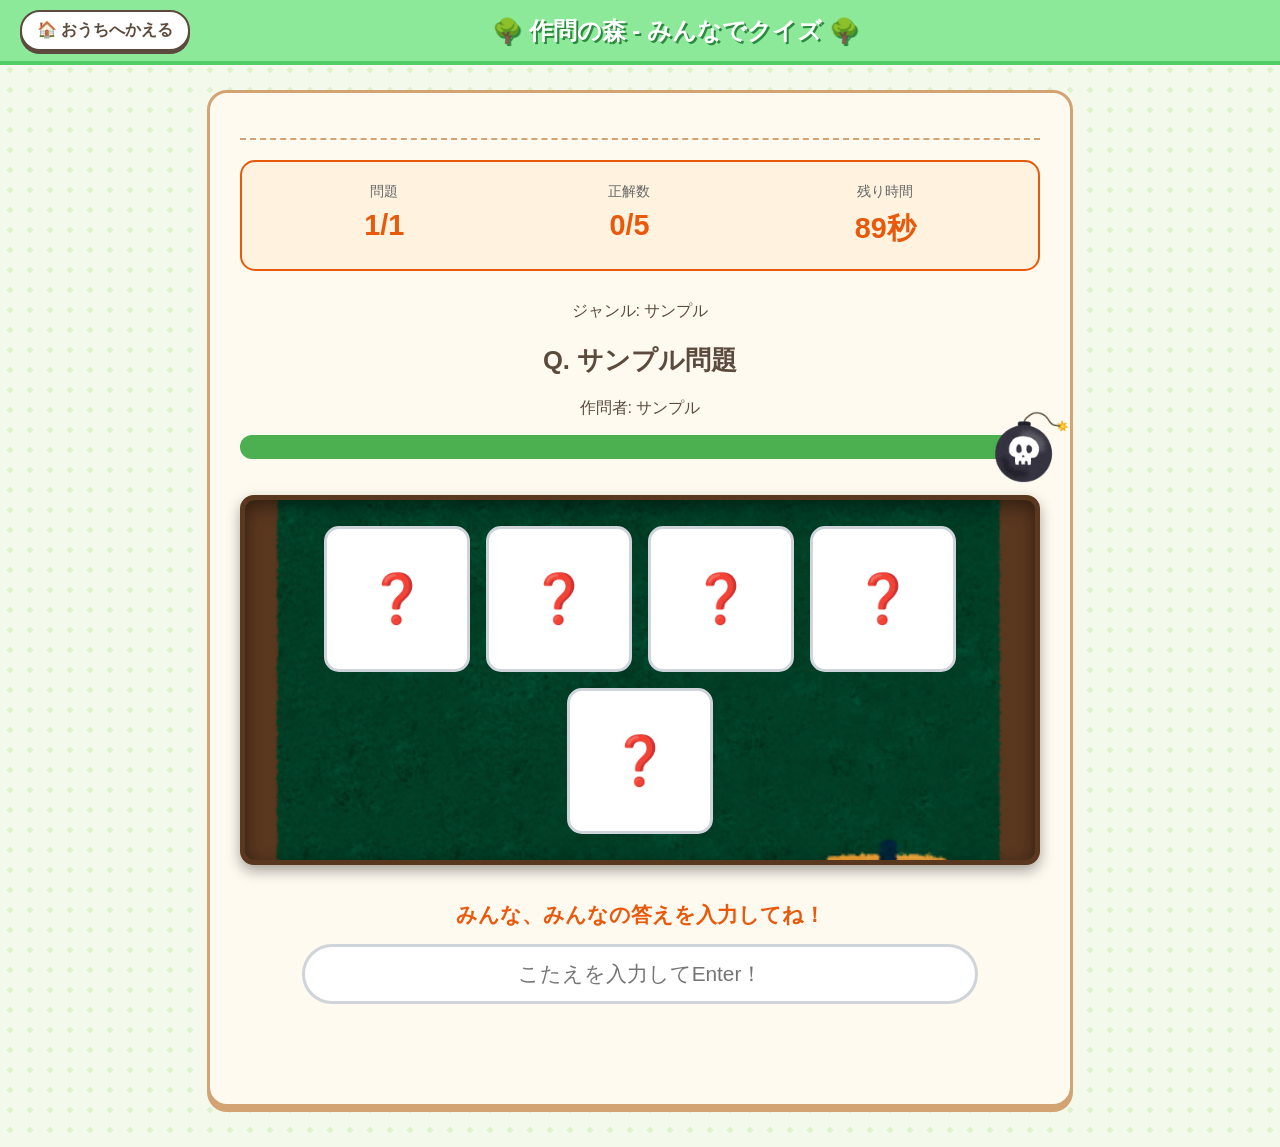
==== quiz.html @ 6f846da4 "効果音・爆弾追加" ====
<!DOCTYPE html>
<html lang="ja">
<head>
    <meta charset="UTF-8">
    <title>作問の森 - クイズにちょうせん！</title>
    <link rel="stylesheet" href="style.css">
</head>
<body class="forest-mode">

    <header class="forest-header">
        <a href="index.html" class="btn-home">🏠 おうちへかえる</a>
        <h1>🌳 作問の森 - みんなでクイズ 🌳</h1>
        <div class="header-spacer"></div>
    </header>

    <main class="game-board" id="game-board">
        <div class="info-bar">
            
            <div class="action-buttons">
            </div>
        </div>

        <div class="team-status">
            <div class="status-item">
                <span class="label">問題</span>
                <span class="value" id="question-number">1/2</span>
            </div>
            <div class="status-item">
                <span class="label">正解数</span>
                <span class="value" id="correct-count">0/5</span>
            </div>
            <div class="status-item">
                <span class="label">残り時間</span>
                <span class="value" id="time-left">90秒</span>
            </div>
        </div>

        <div class="question-area">
            <p id="question-meta" class="question-meta">ジャンル: 読み込み中</p>
            <h2 id="question-text">Q. 読み込み中...</h2>
            <p id="question-author" class="question-author">作問者: 読み込み中</p>
            
            <div class="time-bar-container">

    <div class="time-bar" id="time-bar"></div>

    <img
        src="picture/bakudan.png"
        id="bomb-image"
        class="bomb-image"
        alt="爆弾">
    </div>

        <!-- 答えボード（みんなで埋める黒板） -->
        <div class="answer-board">
            <div class="answer-slot" id="slot-answer-0">
                <span class="slot-icon">❓</span>
                <span class="slot-answer"></span>
            </div>
            <div class="answer-slot" id="slot-answer-1">
                <span class="slot-icon">❓</span>
                <span class="slot-answer"></span>
            </div>
            <div class="answer-slot" id="slot-answer-2">
                <span class="slot-icon">❓</span>
                <span class="slot-answer"></span>
            </div>
            <div class="answer-slot" id="slot-answer-3">
                <span class="slot-icon">❓</span>
                <span class="slot-answer"></span>
            </div>
            <div class="answer-slot" id="slot-answer-4">
                <span class="slot-icon">❓</span>
                <span class="slot-answer"></span>
            </div>
        </div>

        <div class="input-area">
            <div id="current-turn-label">ちょっと待ってね...</div>
            <input type="text" id="answer-input" placeholder="こたえを入力してEnter！">
            <div id="feedback" class="feedback"></div>
        </div>
    </main>

    <div class="result-overlay" id="result-screen" style="display: none;">
        <div class="result-dialog" id="result-dialog">
            <h1 id="result-title">結果</h1>
            <p id="result-message">メッセージ</p>

            <p id="fairy-message" class="fairy-message"></p>

            <p id="result-answer" class="result-answer"></p>

            <div class="rating-panel" id="rating-panel">
                <h3 id="rating-title">この問題を評価してね</h3>
                <p id="rating-message">作問者へのフィードバックとして、押してみよう！</p>
                <div class="rating-buttons">
                    <button type="button" class="rating-btn" id="rating-btn-fun">❤️ 面白かった <span id="rating-fun-count">0</span></button>
                    <button type="button" class="rating-btn" id="rating-btn-useful">💡 勉強になった <span id="rating-useful-count">0</span></button>
                    <button type="button" class="rating-btn" id="rating-btn-difficult">🔥 難しかった <span id="rating-difficult-count">0</span></button>
                </div>
            </div>

            <button class="btn-home" id="btn-next-question" type="button">次の問題へ</button>
            <button class="btn-home" id="btn-replay" type="button" style="display:none; margin-top: 10px;">もう一度あそぶ</button>
            <button class="btn-home"id="btn-home-return"type="button"style="display:none; margin-top: 10px;">ホームへもどる</button>

    </div>

    <script src="quiz.js"></script>
</body>
</html>
---- style.css ----
/* 全体の背景やフォントの設定 */
body {
    background-color: #f4faeb;
    color: #5c4a3d;
    font-family: 'Hiragino Maru Gothic ProN', 'Rounded M+ 1c', 'メイリオ', sans-serif;
    margin: 0;
    padding: 0;
}

body.forest-mode {
    background-image: radial-gradient(#e0f2cb 20%, transparent 20%);
    background-size: 20px 20px;
}

.container {
    text-align: center;
    padding: 120px 20px 40px;
}

.home-container {
    max-width: 900px;
    margin: 0 auto;
}

h1 {
    font-size: 3rem;
    color: #2f5d3b;
    margin-bottom: 10px;
}

.subtitle {
    color: #5c4a3d;
    margin-bottom: 30px;
    font-size: 1.05rem;
}

.hero-card {
    background-color: #fffaf0;
    border: 3px solid #d4a373;
    border-radius: 24px;
    padding: 30px 24px 36px;
    box-shadow: 0 5px 0 #d4a373;
    margin-bottom: 24px;
}

.site-logo {
    object-fit: cover;
}

.menu-box {
    display: flex;
    justify-content: center;
    gap: 24px;
    flex-wrap: wrap;
}

.btn {
    display: inline-block;
    min-width: 220px;
    padding: 16px 20px;
    font-size: 1.1rem;
    font-weight: bold;
    text-decoration: none;
    color: #fff;
    border-radius: 999px;
    box-shadow: 0 4px 0 #5c4a3d;
    transition: transform 0.2s ease, opacity 0.2s ease;
}

.btn:hover {
    opacity: 0.9;
    transform: translateY(-2px);
}

.btn-register {
    background-color: #5abf73;
}

.btn-play {
    background-color: #e8590c;
}

.ranking-card {
    background-color: #fff;
    border: 2px solid #d4a373;
    border-radius: 20px;
    padding: 24px;
    box-shadow: 0 4px 10px rgba(92, 74, 61, 0.08);
}

.ranking-card h2 {
    margin-top: 0;
    color: #2f5d3b;
}

.ranking-description {
    color: #6b5b4d;
    margin-bottom: 16px;
}

.ranking-list {
    text-align: left;
    padding-left: 20px;
}

/* --- ここから register.html 用のデザイン --- */

/* フォーム全体を囲う白枠のボックス（css-boxmodelの知識） */
.form-box {
    background-color: white;
    max-width: 500px;
    margin: 0 auto 30px auto; /* 中央寄せ */
    padding: 30px;
    border-radius: 10px;
    box-shadow: 0 4px 6px rgba(0, 0, 0, 0.05);
    text-align: left; /* 入力欄のラベルなどは左寄せ */
}

/* 各入力項目の上下の間隔 */
.form-group {
    margin-bottom: 20px;
}

/* 入力欄の上の文字（お名前、問題文など） */
.form-group label {
    display: block;
    font-weight: bold;
    margin-bottom: 8px;
    color: #555;
}

/* 入力欄そのものの見た目 */
.form-group input {
    width: 100%;
    padding: 12px;
    font-size: 1rem;
    border: 2px solid #ddd;
    border-radius: 5px;
    box-sizing: border-box; /* 横幅いっぱいに広げても枠線がはみ出さないようにする */
}

/* 登録ボタンの幅をいっぱいにする */
#submit-btn {
    width: 100%;
    border: none;
    cursor: pointer; /* マウスを乗せると指のマークになる */
}

/* 「ホームに戻る」リンクの見た目 */
.navigation {
    margin-top: 20px;
}

.link-back {
    color: #007bff;
    text-decoration: none;
    font-weight: bold;
}

.link-back:hover {
    text-decoration: underline;
}

/* 森の世界観（背景をドット柄に） */
body.forest-mode {
    background-color: #f4faeb; /* 淡い黄緑色 */
    color: #5c4a3d; /* こげ茶色（木の色） */
    font-family: 'Hiragino Maru Gothic ProN', 'Rounded M+ 1c', 'メイリオ', sans-serif; /* 丸ゴシック体で可愛く */
    margin: 0;
    padding: 0;
    /* 可愛いドット柄の背景 */
    background-image: radial-gradient(#e0f2cb 20%, transparent 20%);
    background-size: 20px 20px;
}

/* ヘッダー（森の入り口） */
.forest-header {
    position: fixed;
    top: 0; left: 0; width: 100%; height: 65px;
    background-color: #8ce99a; /* 明るいパステルグリーン */
    border-bottom: 4px solid #51cf66; /* 少し濃い緑のフチ */
    display: flex; justify-content: space-between; align-items: center;
    padding: 0 20px; box-sizing: border-box; z-index: 1000;
}
.forest-header h1 {
    font-size: 1.5rem;
    color: #fff;
    text-shadow: 2px 2px 0 #2b8a3e; /* 白文字に緑の影でポップに */
    margin: 0;
}
.btn-home {
    text-decoration: none;
    color: #5c4a3d;
    font-weight: bold;
    background-color: #fff;
    padding: 8px 15px;
    border-radius: 20px;
    border: 2px solid #5c4a3d;
    box-shadow: 0 3px 0 #5c4a3d; /* ボタンに立体感 */
}
.btn-home:active {
    transform: translateY(3px);
    box-shadow: none; /* 押したときにへこむ動き */
}
.header-spacer { width: 100px; }


.game-board {
    max-width: 800px;
    margin: 90px auto 40px auto;
    background-color: #fffaf0;
    border: 3px solid #d4a373;
    border-radius: 20px;
    padding: 30px;
    box-shadow: 0 5px 0 #d4a373;
}

/* 上部の情報・評価ボタン */
.info-bar {
    display: flex;
    justify-content: space-between;
    align-items: center;
    margin-bottom: 20px;
    border-bottom: 2px dashed #d4a373;
    padding-bottom: 15px;
}
.creator-info { font-weight: bold; color: #5c4a3d; font-size: 1.1rem; }
.action-buttons { display: flex; gap: 10px; }
.btn-eval {
    background-color: #fff;
    border: 2px solid #ced4da;
    border-radius: 20px;
    padding: 6px 12px;
    font-weight: bold;
    cursor: pointer;
    color: #495057;
}

.btn-eval.pressed {
    background-color: #ffe8cc;
    border-color: #f08c5a;
    color: #5c3d00;
}

.btn-eval:disabled {
    opacity: 0.7;
    cursor: default;
}

/* 5人が並ぶステージ */
.bomber-stage {
    display: flex;
    justify-content: space-between;
    margin-bottom: 30px;
    background-color: #eaf8e6;
    padding: 20px;
    border-radius: 15px;
}
.player-slot {
    text-align: center;
    background-color: #fff;
    border: 2px solid #ced4da;
    border-radius: 10px;
    width: 18%;
    padding: 15px 0;
    transition: all 0.3s;
}
.animal { font-size: 3rem; margin-bottom: 10px; }
.status-box { font-weight: bold; color: #868e96; }

/* 現在のターンの人 */
.active-slot {
    border-color: #ff6b6b;
    transform: translateY(-10px);
    box-shadow: 0 5px 15px rgba(255, 107, 107, 0.4);
}
.active-slot .status-box { color: #ff6b6b; }

/* 正解した人 */
.cleared-slot {
    border-color: #51cf66;
    background-color: #d3f9d8;
}
.cleared-slot .status-box { color: #2b8a3e; }

/* 問題文とタイマー */
.question-area { text-align: center; margin-bottom: 30px; }
#question-text { font-size: 1.6rem; color: #5c4a3d; margin-bottom: 20px; }

.fuse-container {
    display: flex;
    align-items: center;
    background-color: #e9ecef;
    height: 20px;
    border-radius: 10px;
}
.fuse-bar {
    height: 100%;
    background: linear-gradient(90deg, #ff922b, #f03e3e);
    border-radius: 10px;
    transition: width 1s linear;
}
.bomb-icon { font-size: 2rem; margin-left: -10px; }

/* 入力エリア */
.input-area { text-align: center; }
#current-turn-label { font-size: 1.3rem; font-weight: bold; color: #e8590c; margin-bottom: 15px; }
#answer-input {
    width: 80%;
    padding: 15px;
    font-size: 1.3rem;
    border: 3px solid #ced4da;
    border-radius: 30px;
    text-align: center;
}

/* 結果画面のオーバーレイ */
.result-overlay {
    position: fixed; top: 0; left: 0; width: 100vw; height: 100vh;
    background: rgba(0, 0, 0, 0.5);
    display: flex; justify-content: center; align-items: center;
    z-index: 2000;
}
.result-dialog {
    background-color: #fff; padding: 40px; border-radius: 20px;
    text-align: center; border: 4px solid #51cf66;
}

.result-answer {
    margin-top: 16px;
    color: #2b8a3e;
    font-weight: bold;
    line-height: 1.5;
    white-space: pre-wrap;
    text-align: left;
}

/* --- チームステータス表示 --- */
.team-status {
    display: flex;
    justify-content: space-around;
    margin-bottom: 30px;
    background-color: #fff3e0;
    padding: 20px;
    border-radius: 15px;
    border: 2px solid #e8590c;
}

.status-item {
    text-align: center;
}

.status-item .label {
    display: block;
    font-size: 0.9rem;
    color: #666;
    margin-bottom: 8px;
}

.status-item .value {
    display: block;
    font-size: 1.8rem;
    font-weight: bold;
    color: #e8590c;
}

/* --- タイムバー --- */
.time-bar-container {
    display: flex;
    align-items: center;
    background-color: #e9ecef;
    height: 20px;
    border-radius: 10px;
    margin-bottom: 20px;
}

.time-bar {
    height: 100%;
    background: linear-gradient(90deg, #51cf66, #2b8a3e);
    border-radius: 10px;
    transition: width 1s linear;
    width: 100%;
}

/* --- フィードバック表示 --- */
.feedback {
    min-height: 30px;
    margin-top: 10px;
    font-size: 1.4rem;
    font-weight: bold;
    text-align: center;
}

.feedback.correct {
    color: #51cf66;
    animation: popIn 0.4s ease-out;
}

.feedback.wrong {
    color: #ff6b6b;
    animation: shake 0.3s ease-in-out;
}

@keyframes popIn {
    0% {
        opacity: 0;
        transform: scale(0.5);
    }
    100% {
        opacity: 1;
        transform: scale(1);
    }
}

@keyframes shake {
    0%, 100% { transform: translateX(0); }
    25% { transform: translateX(-8px); }
    75% { transform: translateX(8px); }
}

/* --- 答えボード（黒板風） --- */
.answer-board {
    display: flex;
    gap: 16px;
    justify-content: center;
    margin: 36px 0;
    flex-wrap: wrap;
    /* 回答部分は画像の木目を使用 */
    background-color: #5a371f;
    background-image: url('picture/kokuban.png');
    background-size: cover;
    background-position: center;
    background-repeat: no-repeat;
    padding: 26px;
    border-radius: 14px;
    border: 5px solid #5a371f; /* 木枠風 */
    box-shadow: inset 0 6px 18px rgba(0,0,0,0.45), 0 6px 14px rgba(0,0,0,0.35);
    color: #fbf7ee;
}

.answer-slot {
    width: 140px;
    height: 140px;
    display: flex;
    align-items: center;
    justify-content: center;
    background-color: #fff;
    border: 3px solid #ced4da;
    border-radius: 15px;
    position: relative;
    cursor: default;
    transition: all 0.3s ease;
    font-weight: bold;
    font-size: 1.2rem;
}

.answer-slot .slot-icon {
    font-size: 3rem;
    position: absolute;
    transition: opacity 0.4s ease;
}

.answer-slot .slot-answer {
    font-size: 1.8rem;
    color: #5c4a3d;
    opacity: 0;
    text-align: center;
    transition: opacity 0.4s ease;
}

.answer-slot.opened {
    background-color: #fff3e0;
    border-color: #ff9f1c;
    box-shadow: 0 5px 15px rgba(255, 159, 28, 0.3);
    animation: flipOpen 0.5s ease;
}

.answer-slot.opened .slot-icon {
    opacity: 0;
}

.answer-slot.opened .slot-answer {
    opacity: 1;
}

@keyframes flipOpen {
    0% {
        transform: scale(0.8) rotateX(90deg);
        opacity: 0.5;
    }
    100% {
        transform: scale(1) rotateX(0);
        opacity: 1;
    }
}

/* --- 評価パネル --- */
.rating-panel {
    margin: 20px 0 24px;
    padding: 16px;
    border: 2px dashed #7f5539;
    border-radius: 12px;
    background-color: #fdf3e7;
}

.rating-panel h3 {
    margin: 0 0 8px;
    color: #5c3d00;
}

.rating-panel p {
    margin: 0 0 12px;
    color: #6c4a22;
}

.rating-buttons {
    display: flex;
    justify-content: center;
    gap: 10px;
    flex-wrap: wrap;
}

.rating-btn {
    border: 2px solid #d0a36f;
    background-color: #fff;
    color: #5c3d00;
    border-radius: 999px;
    padding: 10px 14px;
    font-weight: bold;
    cursor: pointer;
}

.rating-btn:hover {
    background-color: #fff4e6;
}

.rating-btn:disabled {
    background-color: #ffe0b3;
    border-color: #b97b2f;
    cursor: default;
}

/* --- ランキング --- */
.ranking-card {
    margin: 40px auto 0;
    max-width: 700px;
    background-color: #fff;
    border-radius: 16px;
    padding: 24px 28px;
    box-shadow: 0 8px 20px rgba(0,0,0,0.08);
    text-align: left;
}

.ranking-description {
    color: #666;
    margin-bottom: 16px;
}

.ranking-list {
    padding-left: 20px;
}

.ranking-item {
    margin-bottom: 12px;
    padding: 10px 12px;
    border-radius: 10px;
    background-color: #f7f8f2;
}

.ranking-item strong {
    color: #2f4f2f;
}
.guide-card {
    background: #ffffff;
    padding: 24px;
    margin: 20px 0;
    border-radius: 16px;
    box-shadow: 0 2px 8px rgba(0,0,0,0.1);
    text-align: left;
}

.guide-card h2 {
    color: #2e6b3d;
    margin-bottom: 12px;
}

.guide-card pre {
    background: #f4f4f4;
    padding: 12px;
    border-radius: 8px;
    overflow-x: auto;
}

.guide-card ul,
.guide-card ol {
    margin-left: 24px;
}
.guide-image {
    width: 100%;
    max-width: 800px;
    display: block;
    margin: 16px auto;
    border-radius: 12px;
    border: 2px solid #d5d5d5;
}

.code-box {
    position: relative;
}

.copy-btn {
    position: absolute;
    top: 10px;
    right: 10px;

    border: none;
    padding: 8px 12px;
    border-radius: 8px;

    cursor: pointer;

    background: #4caf50;
    color: white;
}

.copy-btn:hover {
    background: #3d9140;
}

.code-box pre {
    background: #f4f4f4;
    padding: 20px;
    border-radius: 12px;
    overflow-x: auto;
}
.start-modal {

    display: none;

    position: fixed;

    top: 0;
    left: 0;

    width: 100%;
    height: 100%;

    background: rgba(0,0,0,0.5);

    z-index: 9999;

    justify-content: center;
    align-items: center;
}

.start-modal-content {

    background: white;

    padding: 30px;

    border-radius: 20px;

    max-width: 500px;

    width: 90%;

    text-align: center;
}

.genre-list {

    display: grid;

    grid-template-columns:
        repeat(2, 1fr);

    gap: 10px;

    margin: 20px 0;
}
.fairy-message {

    margin: 20px 0;

    padding: 15px;

    border-radius: 12px;

    background: #f1fff0;

    color: #2e7d32;

    font-weight: bold;

    font-size: 1.1rem;
}
.time-bar-container {

    position: relative;

    width: 100%;

    height: 24px;

    background: #ddd;

    border-radius: 20px;
}

.time-bar {

    height: 100%;

    background: #4caf50;

    border-radius: 20px;
}

.bomb-image {

    position: absolute;

    top: -28px;

    left: calc(100% - 40px);

    width: 80px;

    height: 80px;

    transition: left 1s linear;

    z-index: 10;
}
@keyframes bombShake {

    0% {
        transform: rotate(-8deg);
    }

    50% {
        transform: rotate(8deg);
    }

    100% {
        transform: rotate(-8deg);
    }

}
.bomb-explosion {

    width: 240px !important;

    height: 240px !important;

    top: -110px !important;
}
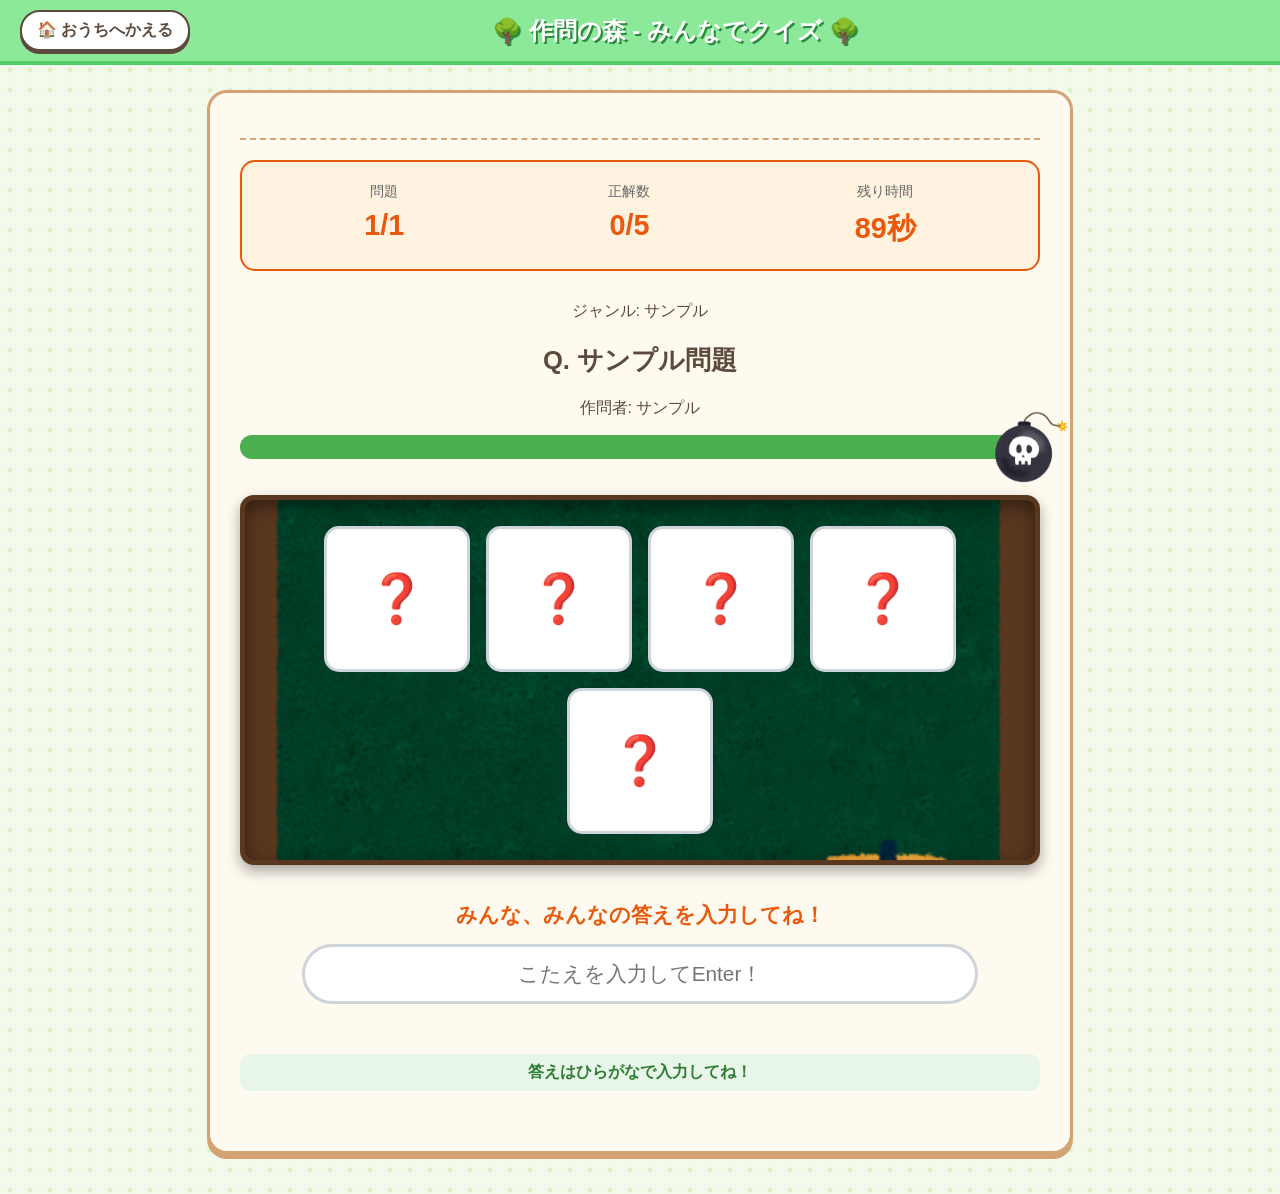
==== commit 4c336019: "注意書き、ひらがな回答に修正" ====
--- a/quiz.html
+++ b/quiz.html
@@ -80,6 +80,7 @@
             <input type="text" id="answer-input" placeholder="こたえを入力してEnter！">
             <div id="feedback" class="feedback"></div>
         </div>
+        <p id="answer-note">答えはひらがなで入力してね！</p>
     </main>
 
     <div class="result-overlay" id="result-screen" style="display: none;">
--- a/style.css
+++ b/style.css
@@ -755,4 +755,56 @@
     height: 240px !important;
 
     top: -110px !important;
+}
+.hiragana-note {
+
+    margin-top: 10px;
+
+    padding: 10px;
+
+    background: #fff8dc;
+
+    border: 2px solid #f0c040;
+
+    border-radius: 10px;
+
+    color: #8b5a00;
+
+    font-weight: bold;
+
+    text-align: center;
+
+}
+#answer-note {
+
+    margin-top: 10px;
+
+    padding: 8px;
+
+    background: #e8f5e9;
+
+    border-radius: 10px;
+
+    color: #2e7d32;
+
+    font-weight: bold;
+
+    text-align: center;
+
+}
+.game-rule {
+
+    margin: 15px 0;
+
+    padding: 12px;
+
+    background: #f5fff5;
+
+    border: 2px solid #8bc34a;
+
+    border-radius: 10px;
+
+    text-align: left;
+
+    font-size: 0.95rem;
 }
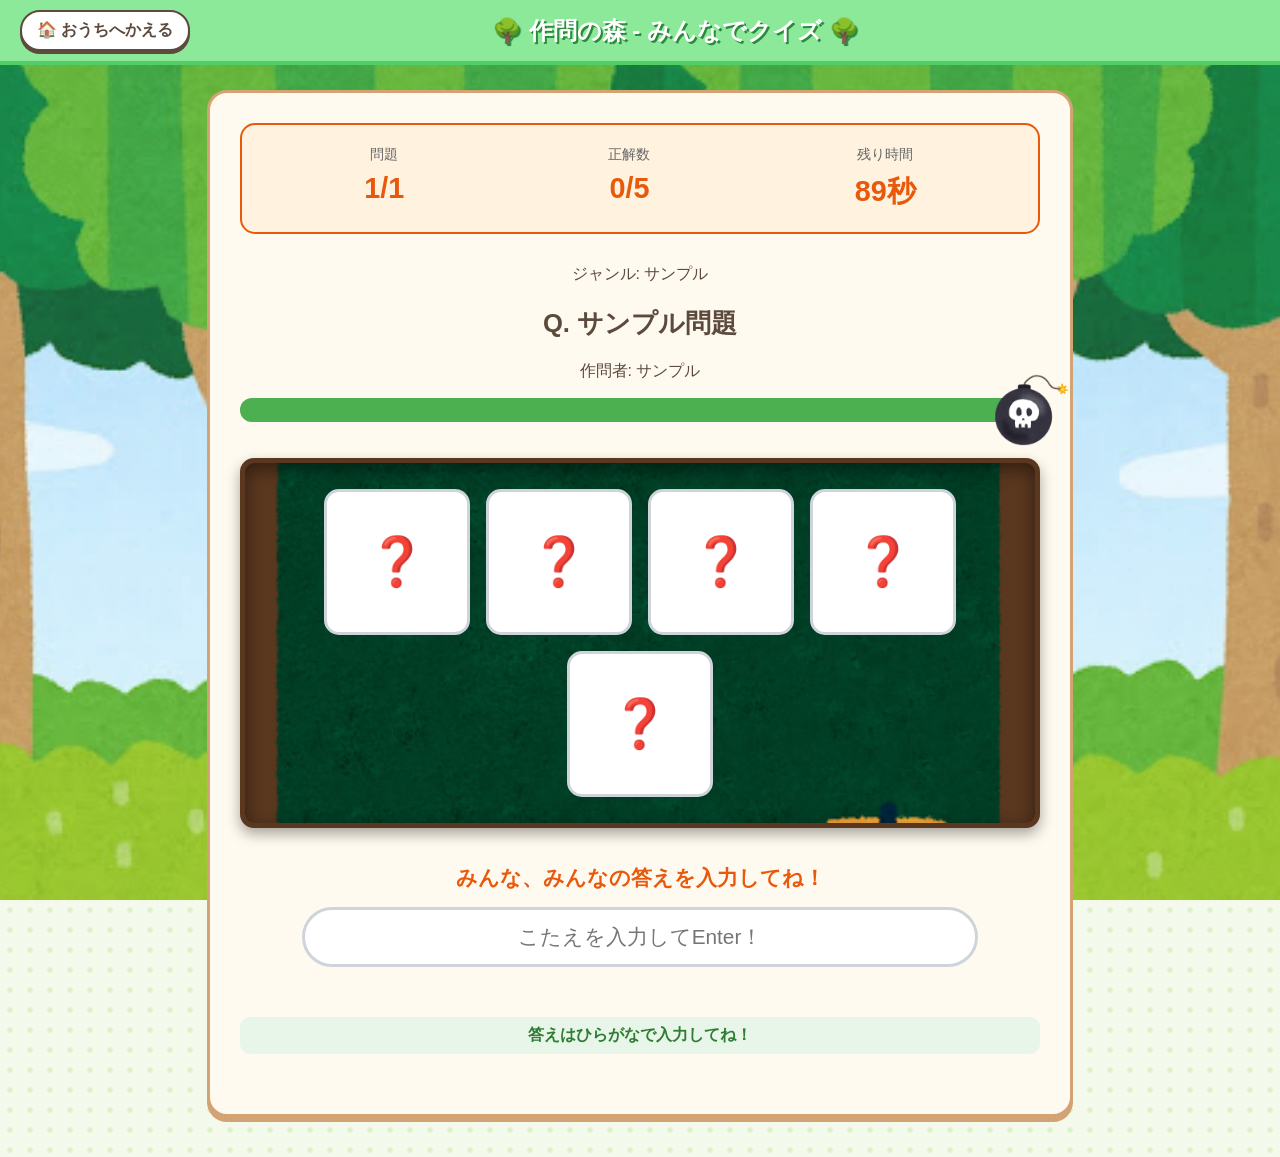
==== commit 2d6fe9e0: "背景画像、タイマー" ====
--- a/quiz.html
+++ b/quiz.html
@@ -6,6 +6,7 @@
     <link rel="stylesheet" href="style.css">
 </head>
 <body class="forest-mode">
+    <img src="picture/mori.jpg" alt="森の背景" class="quiz-bg-image">
 
     <header class="forest-header">
         <a href="index.html" class="btn-home">🏠 おうちへかえる</a>
@@ -14,12 +15,6 @@
     </header>
 
     <main class="game-board" id="game-board">
-        <div class="info-bar">
-            
-            <div class="action-buttons">
-            </div>
-        </div>
-
         <div class="team-status">
             <div class="status-item">
                 <span class="label">問題</span>
--- a/style.css
+++ b/style.css
@@ -10,11 +10,65 @@
 body.forest-mode {
     background-image: radial-gradient(#e0f2cb 20%, transparent 20%);
     background-size: 20px 20px;
+    position: relative;
+    overflow-x: hidden;
+}
+
+body.forest-mode::before {
+    content: '';
+    position: fixed;
+    inset: 0;
+    pointer-events: none;
+    z-index: 0;
+    background-image: linear-gradient(180deg, rgba(255,255,255,0.15), rgba(255,255,255,0.05));
+}
+
+.home-bg-image,
+.quiz-bg-image {
+    position: fixed;
+    pointer-events: none;
+    z-index: 0;
+    opacity: 0.9;
+    object-fit: cover;
+}
+
+.home-bg-image {
+    left: -5%;
+    top: 0;
+    width: 110vw;
+    max-width: none;
+    height: 100vh;
+    object-fit: cover;
+    object-position: center top;
+    content: url('picture/yama.png');
+    transform: translateY(0);
+}
+
+.quiz-bg-image {
+    right: -5%;
+    top: 0;
+    width: 110vw;
+    max-width: none;
+    height: 100vh;
+    object-fit: cover;
+    object-position: center top;
+    content: url('picture/mori.jpg');
+    transform: translateY(0);
 }
 
 .container {
     text-align: center;
     padding: 120px 20px 40px;
+    position: relative;
+    z-index: 1;
+}
+
+.hero-card,
+.ranking-card,
+.game-board,
+.result-dialog {
+    position: relative;
+    z-index: 1;
 }
 
 .home-container {
@@ -101,6 +155,12 @@
 .ranking-list {
     text-align: left;
     padding-left: 20px;
+}
+
+.guide-link-row {
+    margin-top: 20px;
+    display: block;
+    text-align: center;
 }
 
 /* --- ここから register.html 用のデザイン --- */
@@ -654,18 +714,30 @@
 }
 
 .start-modal-content {
-
+    position: relative;
     background: white;
-
     padding: 30px;
-
     border-radius: 20px;
-
     max-width: 500px;
-
     width: 90%;
-
-    text-align: center;
+    text-align: center;
+}
+
+.modal-close-btn {
+    position: absolute;
+    top: 14px;
+    left: 14px;
+    width: 40px;
+    height: 40px;
+    border: none;
+    border-radius: 50%;
+    background: #f1f3f5;
+    color: #5c4a3d;
+    font-size: 1.1rem;
+    font-weight: bold;
+    cursor: pointer;
+    box-shadow: 0 2px 6px rgba(0, 0, 0, 0.12);
+    z-index: 2;
 }
 
 .genre-list {
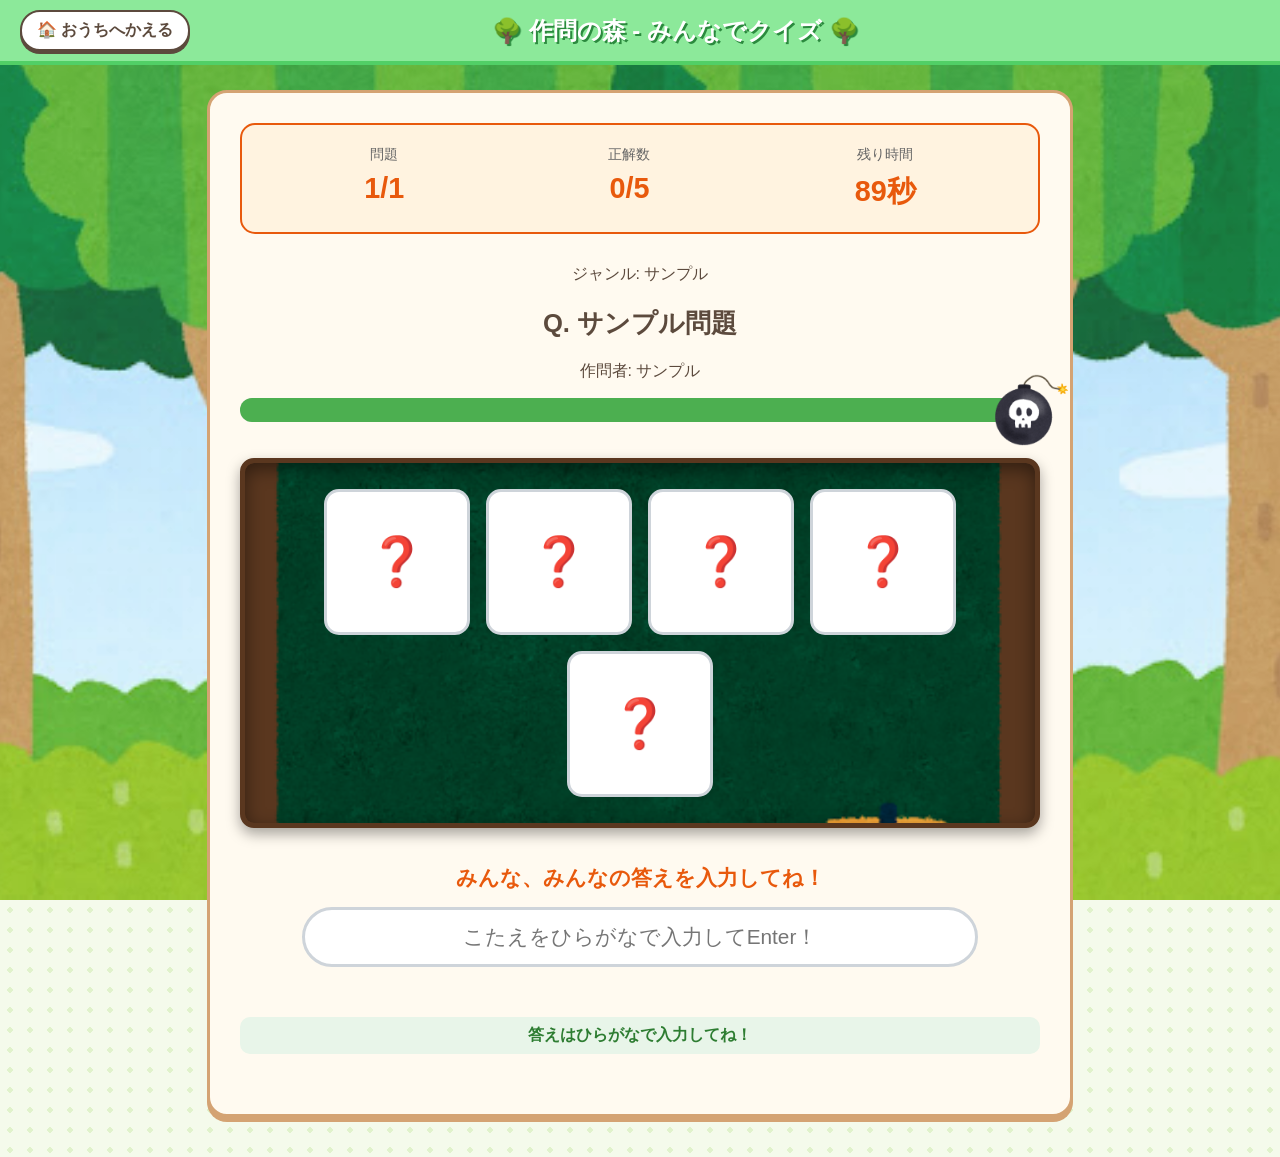
==== commit ab655ff8: "効果音の注意書きを修正し、入力方法をひらがなに統一" ====
--- a/quiz.html
+++ b/quiz.html
@@ -72,7 +72,7 @@
 
         <div class="input-area">
             <div id="current-turn-label">ちょっと待ってね...</div>
-            <input type="text" id="answer-input" placeholder="こたえを入力してEnter！">
+            <input type="text" id="answer-input" placeholder="こたえをひらがなで入力してEnter！">
             <div id="feedback" class="feedback"></div>
         </div>
         <p id="answer-note">答えはひらがなで入力してね！</p>
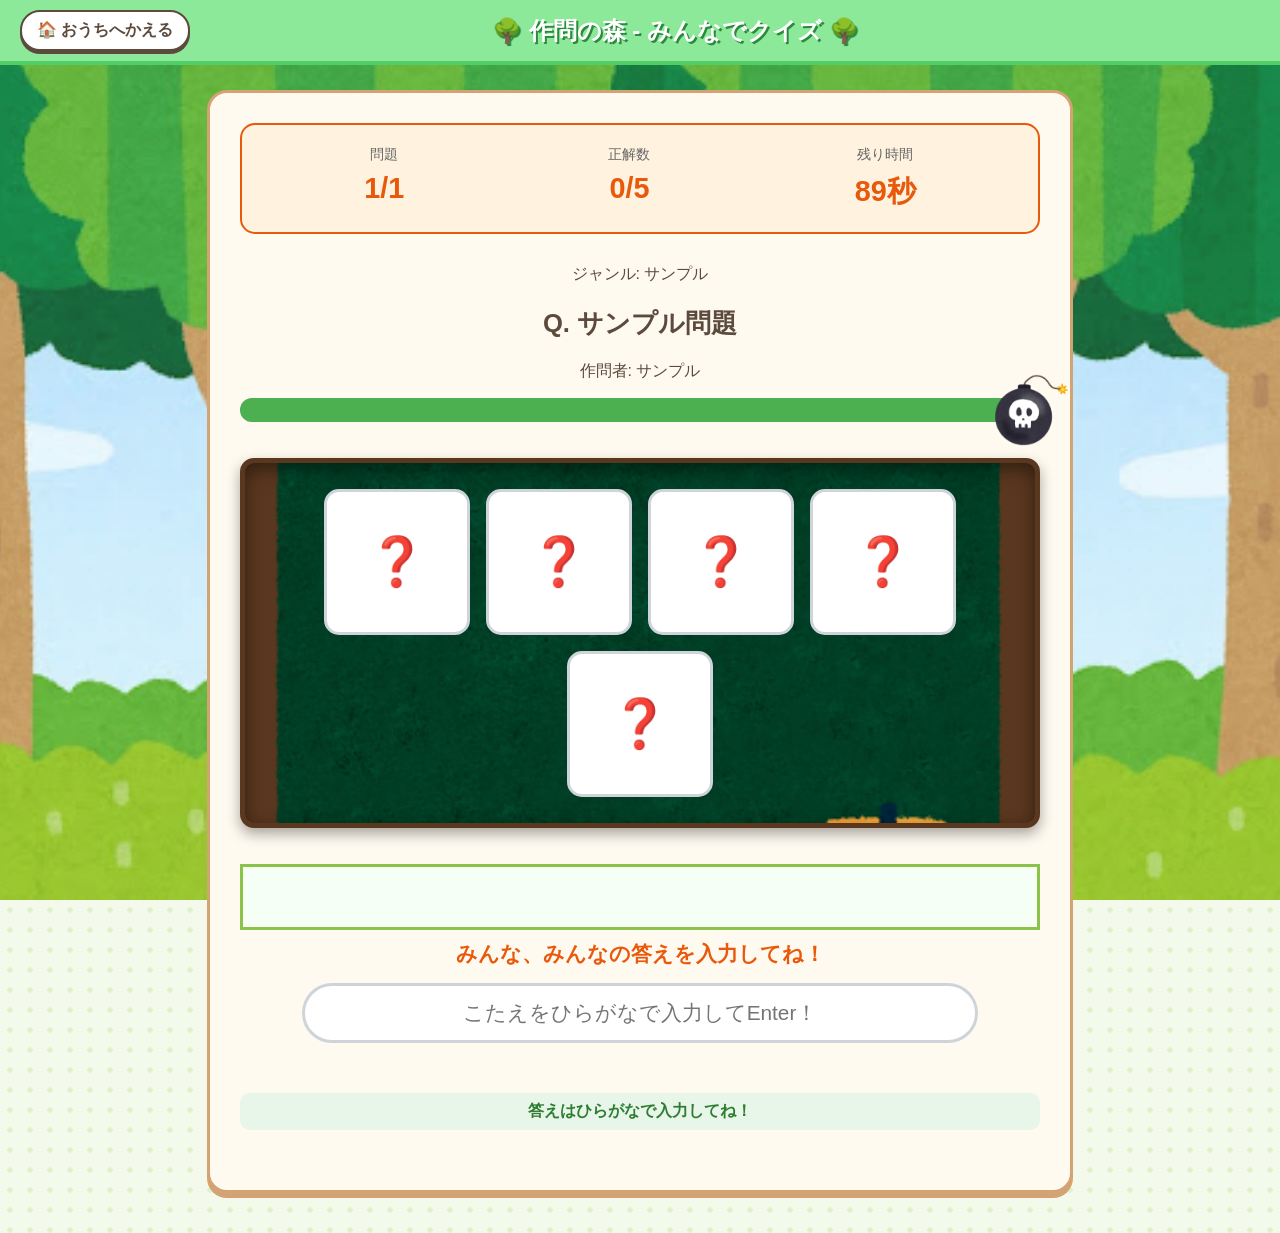
==== commit 6f9b37fa: "不正解表示" ====
--- a/quiz.html
+++ b/quiz.html
@@ -69,6 +69,7 @@
                 <span class="slot-answer"></span>
             </div>
         </div>
+        <div id="wrong-answer-area"></div>
 
         <div class="input-area">
             <div id="current-turn-label">ちょっと待ってね...</div>
--- a/style.css
+++ b/style.css
@@ -879,4 +879,22 @@
     text-align: left;
 
     font-size: 0.95rem;
+}
+#wrong-answer-area {
+    height: 50px;
+    font-size: 24px;
+    text-align: center;
+    color: #666;
+    font-weight: bold;
+}
+
+#wrong-answer-area {
+    min-height: 60px;
+    font-size: 40px;
+    font-weight: bold;
+    text-align: center;
+    color: red;
+    background: #f5fff5;
+    border: 3px solid #8bc34a;
+    margin: 10px 0;
 }
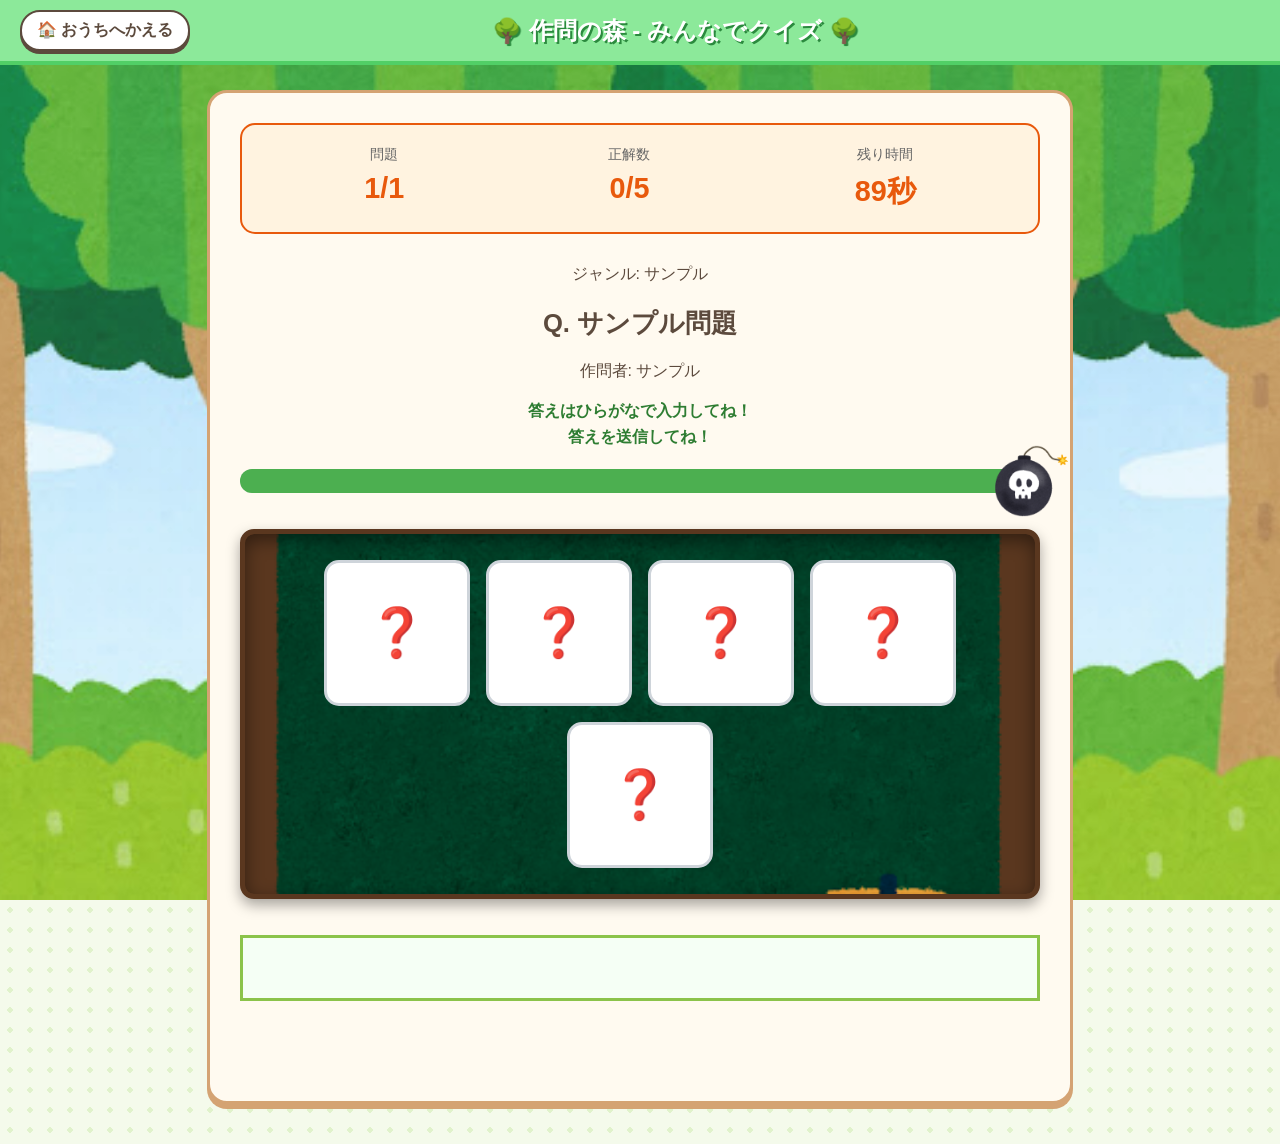
==== commit c26df74d: "不要なプレイヤー名入力を削除し、回答指示を追加。評価ページと生徒評価ページを新規作成。" ====
--- a/quiz.html
+++ b/quiz.html
@@ -34,6 +34,10 @@
             <p id="question-meta" class="question-meta">ジャンル: 読み込み中</p>
             <h2 id="question-text">Q. 読み込み中...</h2>
             <p id="question-author" class="question-author">作問者: 読み込み中</p>
+            <p id="answer-instructions" class="answer-instructions" hidden>
+                答えはひらがなで入力してね！<br>
+                答えを送信してね！
+            </p>
             
             <div class="time-bar-container">
 
@@ -71,20 +75,15 @@
         </div>
         <div id="wrong-answer-area"></div>
 
-        <div class="input-area">
-            <div id="current-turn-label">ちょっと待ってね...</div>
-            <input type="text" id="answer-input" placeholder="こたえをひらがなで入力してEnter！">
+        <div class="feedback-area">
             <div id="feedback" class="feedback"></div>
         </div>
-        <p id="answer-note">答えはひらがなで入力してね！</p>
     </main>
 
     <div class="result-overlay" id="result-screen" style="display: none;">
         <div class="result-dialog" id="result-dialog">
             <h1 id="result-title">結果</h1>
             <p id="result-message">メッセージ</p>
-
-            <p id="fairy-message" class="fairy-message"></p>
 
             <p id="result-answer" class="result-answer"></p>
 
--- a/style.css
+++ b/style.css
@@ -346,6 +346,12 @@
 /* 問題文とタイマー */
 .question-area { text-align: center; margin-bottom: 30px; }
 #question-text { font-size: 1.6rem; color: #5c4a3d; margin-bottom: 20px; }
+.answer-instructions {
+    margin: 12px 0 20px;
+    color: #2e7d32;
+    font-weight: bold;
+    line-height: 1.6;
+}
 
 .fuse-container {
     display: flex;
@@ -362,17 +368,8 @@
 }
 .bomb-icon { font-size: 2rem; margin-left: -10px; }
 
-/* 入力エリア */
-.input-area { text-align: center; }
-#current-turn-label { font-size: 1.3rem; font-weight: bold; color: #e8590c; margin-bottom: 15px; }
-#answer-input {
-    width: 80%;
-    padding: 15px;
-    font-size: 1.3rem;
-    border: 3px solid #ced4da;
-    border-radius: 30px;
-    text-align: center;
-}
+/* 回答結果の表示 */
+.feedback-area { text-align: center; }
 
 /* 結果画面のオーバーレイ */
 .result-overlay {
@@ -751,22 +748,6 @@
 
     margin: 20px 0;
 }
-.fairy-message {
-
-    margin: 20px 0;
-
-    padding: 15px;
-
-    border-radius: 12px;
-
-    background: #f1fff0;
-
-    color: #2e7d32;
-
-    font-weight: bold;
-
-    font-size: 1.1rem;
-}
 .time-bar-container {
 
     position: relative;
@@ -841,23 +822,6 @@
     border-radius: 10px;
 
     color: #8b5a00;
-
-    font-weight: bold;
-
-    text-align: center;
-
-}
-#answer-note {
-
-    margin-top: 10px;
-
-    padding: 8px;
-
-    background: #e8f5e9;
-
-    border-radius: 10px;
-
-    color: #2e7d32;
 
     font-weight: bold;
 
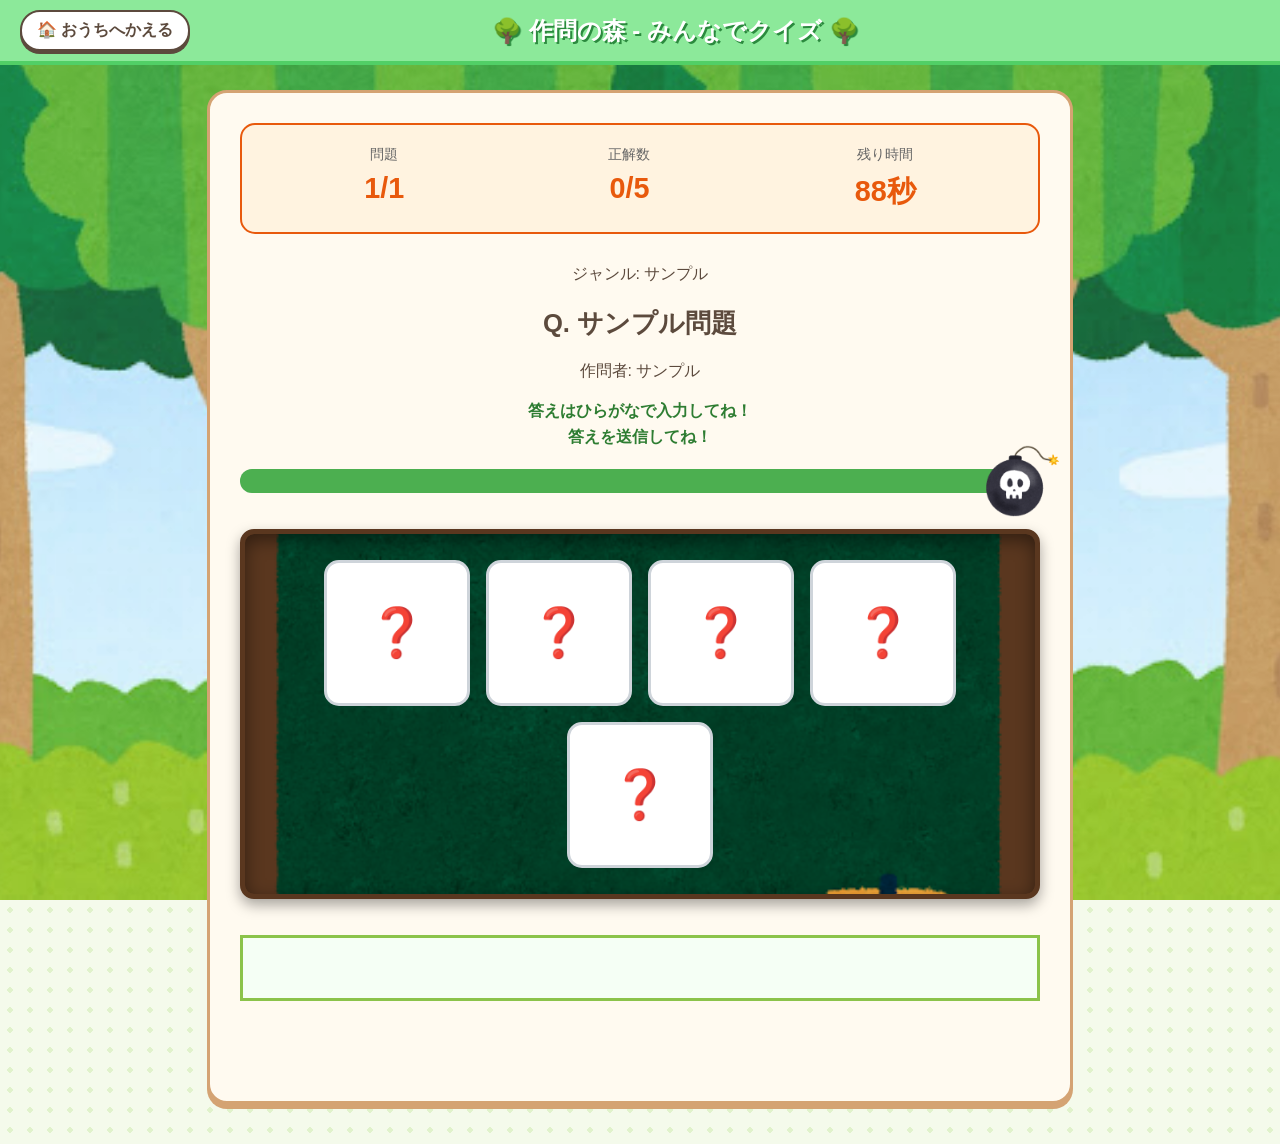
==== commit bf3105c7: "正解したでしょう・チャレンジしたでしょう追加" ====
--- a/quiz.html
+++ b/quiz.html
@@ -87,6 +87,20 @@
 
             <p id="result-answer" class="result-answer"></p>
 
+            <section id="awards-screen" class="awards-screen" hidden>
+                <h2>🎉 表彰 🎉</h2>
+                <div class="award-card">
+                    <h3>🥇 一番正解したで賞</h3>
+                    <p id="most-correct-winners"></p>
+                </div>
+                <div class="award-card">
+                    <h3>🏅 一番チャレンジしたで賞</h3>
+                    <p id="most-attempts-winners"></p>
+                </div>
+                <p id="awards-data-warning" class="award-note" hidden></p>
+                <p class="award-note">👑 人気問題賞は準備中です</p>
+            </section>
+
             <div class="rating-panel" id="rating-panel">
                 <h3 id="rating-title">この問題を評価してね</h3>
                 <p id="rating-message">作問者へのフィードバックとして、押してみよう！</p>
@@ -98,6 +112,7 @@
             </div>
 
             <button class="btn-home" id="btn-next-question" type="button">次の問題へ</button>
+            <button class="btn-home" id="btn-show-awards" type="button" style="display:none; margin-top: 10px;">表彰を見る</button>
             <button class="btn-home" id="btn-replay" type="button" style="display:none; margin-top: 10px;">もう一度あそぶ</button>
             <button class="btn-home"id="btn-home-return"type="button"style="display:none; margin-top: 10px;">ホームへもどる</button>
 
--- a/style.css
+++ b/style.css
@@ -108,6 +108,31 @@
     flex-wrap: wrap;
 }
 
+.student-page-link {
+    margin-top: 22px;
+}
+
+.student-page-link p {
+    margin: 0 0 8px;
+    font-weight: bold;
+}
+
+.student-page-link a {
+    display: inline-block;
+}
+
+.student-page-link img {
+    width: 120px;
+    height: 120px;
+    object-fit: contain;
+    transition: transform 0.2s ease;
+}
+
+.student-page-link a:hover img,
+.student-page-link a:focus-visible img {
+    transform: scale(1.1);
+}
+
 .btn {
     display: inline-block;
     min-width: 220px;
@@ -381,6 +406,7 @@
 .result-dialog {
     background-color: #fff; padding: 40px; border-radius: 20px;
     text-align: center; border: 4px solid #51cf66;
+    max-height: 90vh; overflow-y: auto;
 }
 
 .result-answer {
@@ -390,6 +416,32 @@
     line-height: 1.5;
     white-space: pre-wrap;
     text-align: left;
+}
+
+.awards-screen {
+    margin: 20px 0;
+}
+
+.awards-screen h2 {
+    color: #2f5d3b;
+}
+
+.award-card {
+    margin: 14px 0;
+    padding: 14px;
+    border: 2px solid #d4a373;
+    border-radius: 12px;
+    background: #fff8e8;
+}
+
+.award-card h3,
+.award-card p {
+    margin: 6px 0;
+}
+
+.award-note {
+    color: #6b5b4d;
+    font-size: 0.95rem;
 }
 
 /* --- チームステータス表示 --- */
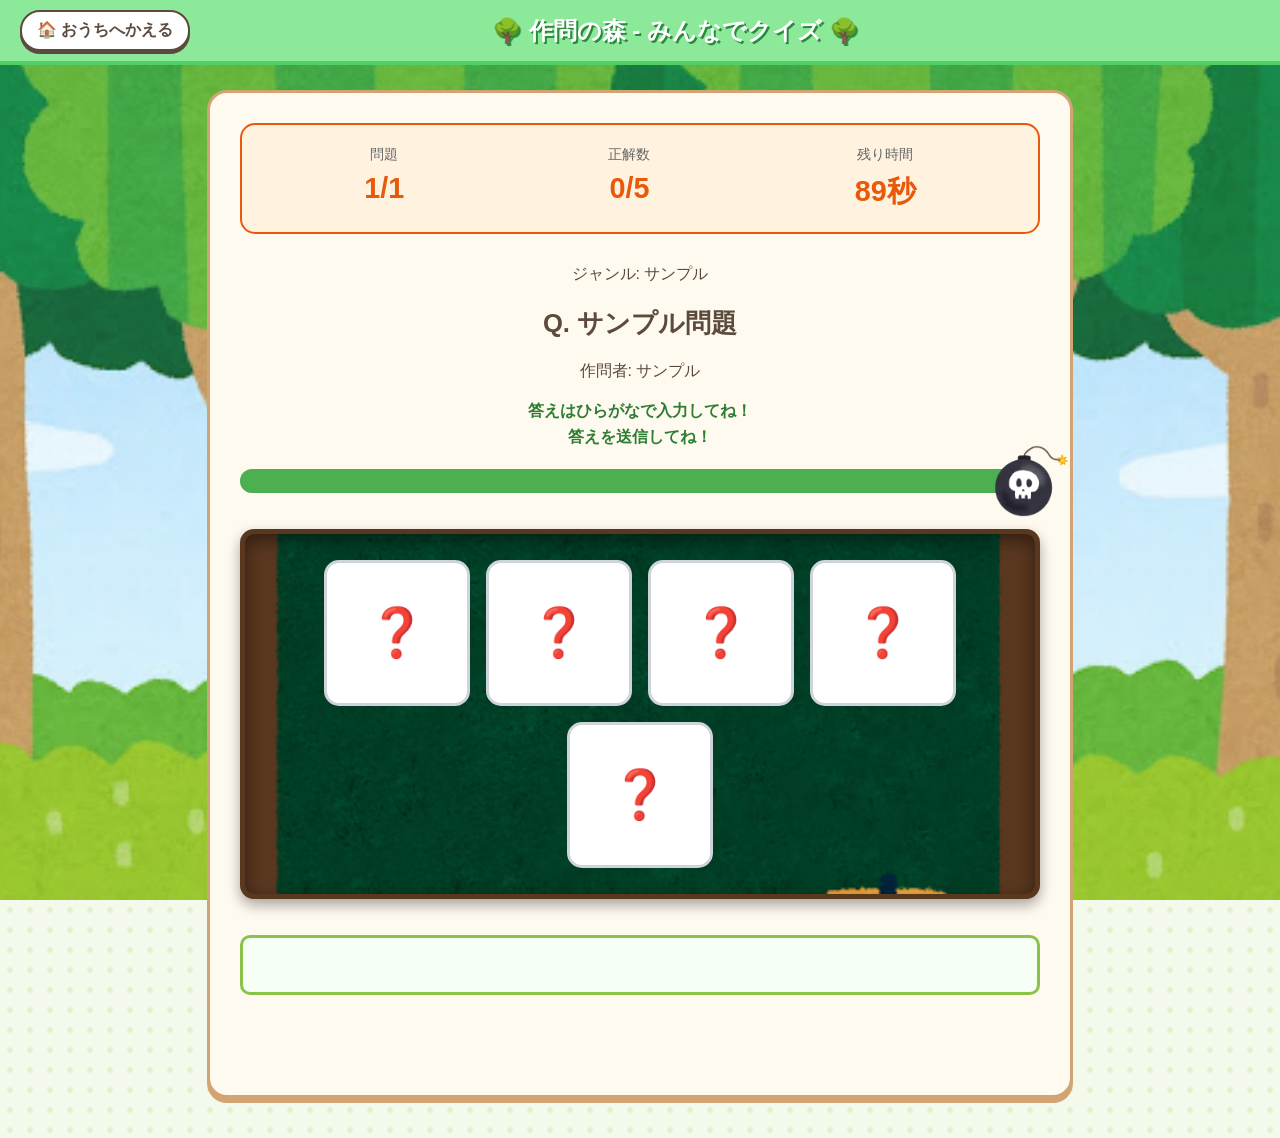
==== commit 73475bb4: "修正" ====
--- a/quiz.html
+++ b/quiz.html
@@ -97,10 +97,8 @@
                     <h3>🏅 一番チャレンジしたで賞</h3>
                     <p id="most-attempts-winners"></p>
                 </div>
-                <p id="awards-data-warning" class="award-note" hidden></p>
-                <p class="award-note">👑 人気問題賞は準備中です</p>
             </section>
-
+<!--
             <div class="rating-panel" id="rating-panel">
                 <h3 id="rating-title">この問題を評価してね</h3>
                 <p id="rating-message">作問者へのフィードバックとして、押してみよう！</p>
@@ -109,10 +107,9 @@
                     <button type="button" class="rating-btn" id="rating-btn-useful">💡 勉強になった <span id="rating-useful-count">0</span></button>
                     <button type="button" class="rating-btn" id="rating-btn-difficult">🔥 難しかった <span id="rating-difficult-count">0</span></button>
                 </div>
-            </div>
+            </div> -->
 
             <button class="btn-home" id="btn-next-question" type="button">次の問題へ</button>
-            <button class="btn-home" id="btn-show-awards" type="button" style="display:none; margin-top: 10px;">表彰を見る</button>
             <button class="btn-home" id="btn-replay" type="button" style="display:none; margin-top: 10px;">もう一度あそぶ</button>
             <button class="btn-home"id="btn-home-return"type="button"style="display:none; margin-top: 10px;">ホームへもどる</button>
 
--- a/style.css
+++ b/style.css
@@ -64,7 +64,6 @@
 }
 
 .hero-card,
-.ranking-card,
 .game-board,
 .result-dialog {
     position: relative;
@@ -157,29 +156,6 @@
 
 .btn-play {
     background-color: #e8590c;
-}
-
-.ranking-card {
-    background-color: #fff;
-    border: 2px solid #d4a373;
-    border-radius: 20px;
-    padding: 24px;
-    box-shadow: 0 4px 10px rgba(92, 74, 61, 0.08);
-}
-
-.ranking-card h2 {
-    margin-top: 0;
-    color: #2f5d3b;
-}
-
-.ranking-description {
-    color: #6b5b4d;
-    margin-bottom: 16px;
-}
-
-.ranking-list {
-    text-align: left;
-    padding-left: 20px;
 }
 
 .guide-link-row {
@@ -508,6 +484,10 @@
 .feedback.wrong {
     color: #ff6b6b;
     animation: shake 0.3s ease-in-out;
+}
+
+.feedback.duplicate {
+    color: #6c757d;
 }
 
 @keyframes popIn {
@@ -649,36 +629,6 @@
     cursor: default;
 }
 
-/* --- ランキング --- */
-.ranking-card {
-    margin: 40px auto 0;
-    max-width: 700px;
-    background-color: #fff;
-    border-radius: 16px;
-    padding: 24px 28px;
-    box-shadow: 0 8px 20px rgba(0,0,0,0.08);
-    text-align: left;
-}
-
-.ranking-description {
-    color: #666;
-    margin-bottom: 16px;
-}
-
-.ranking-list {
-    padding-left: 20px;
-}
-
-.ranking-item {
-    margin-bottom: 12px;
-    padding: 10px 12px;
-    border-radius: 10px;
-    background-color: #f7f8f2;
-}
-
-.ranking-item strong {
-    color: #2f4f2f;
-}
 .guide-card {
     background: #ffffff;
     padding: 24px;
@@ -897,20 +847,18 @@
     font-size: 0.95rem;
 }
 #wrong-answer-area {
-    height: 50px;
-    font-size: 24px;
+    min-height: 60px;
+    display: flex;
+    align-items: center;
+    justify-content: center;
+    padding: 8px 16px;
+    box-sizing: border-box;
+    font-size: 40px;
     text-align: center;
-    color: #666;
-    font-weight: bold;
-}
-
-#wrong-answer-area {
-    min-height: 60px;
-    font-size: 40px;
-    font-weight: bold;
-    text-align: center;
-    color: red;
+    color: #2e7d32;
     background: #f5fff5;
     border: 3px solid #8bc34a;
+    border-radius: 10px;
     margin: 10px 0;
+    font-weight: bold;
 }
